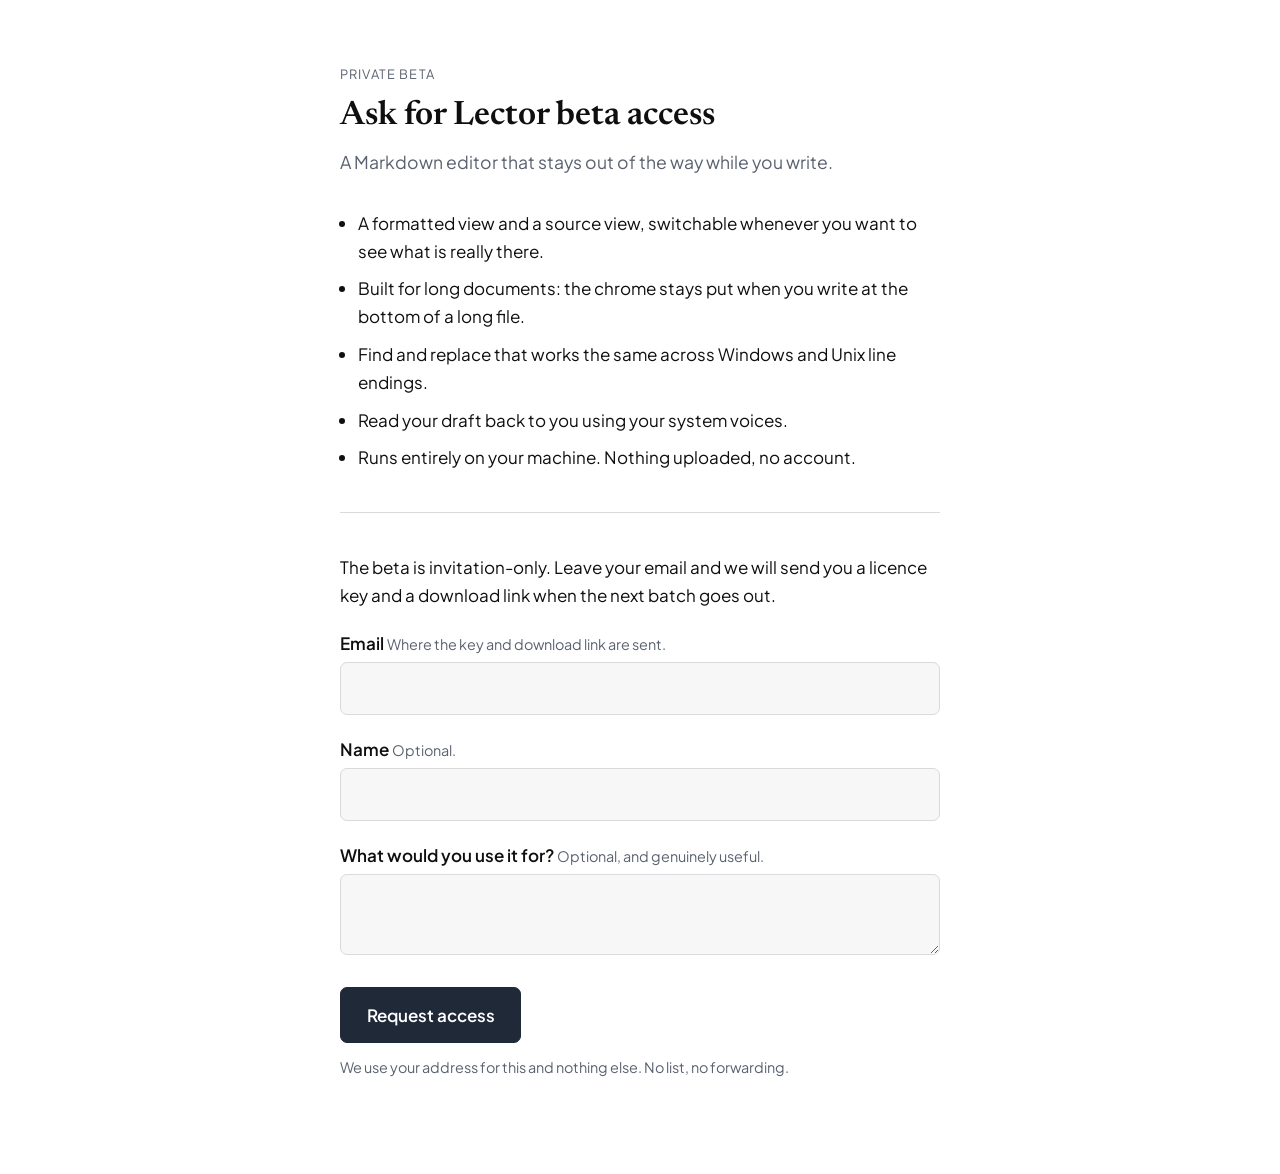
==== beta/index.html @ da0150c7 "Beta pages, the consulting block, and attributions that match the build Beta access, one page per pr" ====
<!doctype html>
<html lang="en">
<head>
<meta charset="utf-8">
<meta name="viewport" content="width=device-width, initial-scale=1">
<!-- Unlisted by design: reachable only to someone given the link. -->
<meta name="robots" content="noindex, nofollow">
<title>Lector beta access</title>
<link rel="preconnect" href="https://fonts.googleapis.com">
<link rel="preconnect" href="https://fonts.gstatic.com" crossorigin>
<link href="https://fonts.googleapis.com/css2?family=Plus+Jakarta+Sans:ital,wght@0,400;0,600;0,700&family=Newsreader:ital,opsz,wght@0,6..72,400;0,6..72,600&display=swap" rel="stylesheet">
<style>
  :root {
    --accent: #1F2937;
    --text: #0F0F0F; --muted: #5A6270; --bg: #FFFFFF;
    --surface: #F7F7F8; --border: #D9D9DE;
    --font: 'Plus Jakarta Sans', -apple-system, BlinkMacSystemFont, sans-serif;
    --display: 'Newsreader', Georgia, serif;
  }
  @media (prefers-color-scheme: dark) {
    :root { --text:#F2F0F6; --muted:#B6BCC6; --bg:#141419; --surface:#1E1E25; --border:#33333D; }
  }
  * { box-sizing: border-box; }
  body { margin:0; background:var(--bg); color:var(--text); font:400 17px/1.65 var(--font); }
  .skip { position:absolute; left:-9999px; }
  .skip:focus { left:1rem; top:1rem; position:fixed; background:var(--bg); color:var(--text);
                padding:.75rem 1rem; border:2px solid var(--accent); border-radius:6px; z-index:10; }
  main { max-width: 640px; margin:0 auto; padding: 4rem 1.25rem 5rem; }
  .eyebrow { font-size:.8rem; letter-spacing:.09em; text-transform:uppercase;
             color:var(--muted); margin:0 0 .75rem; }
  h1 { font-family:var(--display); font-size:2.1rem; line-height:1.15; margin:0 0 .75rem; font-weight:600; }
  .lede { font-size:1.1rem; color:var(--muted); margin:0 0 2rem; }
  ul { padding-left:1.15rem; margin:0 0 2rem; }
  li { margin-bottom:.6rem; }
  hr { border:0; border-top:1px solid var(--border); margin:2.5rem 0; }
  label { display:block; font-weight:600; margin:1.25rem 0 .35rem; }
  .hint { font-weight:400; color:var(--muted); font-size:.9rem; }
  input, textarea, select { width:100%; padding:.7rem .8rem; font:inherit; color:inherit;
    background:var(--surface); border:1px solid var(--border); border-radius:7px; }
  input:focus-visible, textarea:focus-visible, select:focus-visible, button:focus-visible {
    outline:3px solid var(--accent); outline-offset:2px; }
  textarea { min-height:5rem; resize:vertical; }
  button { margin-top:1.6rem; padding:.8rem 1.6rem; font:inherit; font-weight:600;
    border:1px solid var(--accent); border-radius:7px; background:var(--accent); color:#fff; cursor:pointer; }
  .fine { color:var(--muted); font-size:.9rem; margin-top:.8rem; }
  .hp { position:absolute; left:-9999px; width:1px; height:1px; overflow:hidden; }
  .msg { padding:.9rem 1rem; border:1px solid var(--accent); border-radius:7px; margin-bottom:1.5rem; }
  [hidden] { display:none !important; }
</style>
</head>
<body>
<a class="skip" href="#form">Skip to the form</a>
<main>
  <p class="eyebrow">Private beta</p>
  <h1>Ask for Lector beta access</h1>
  <p class="lede">A Markdown editor that stays out of the way while you write.</p>

  <ul>
    <li>A formatted view and a source view, switchable whenever you want to see what is really there.</li>
    <li>Built for long documents: the chrome stays put when you write at the bottom of a long file.</li>
    <li>Find and replace that works the same across Windows and Unix line endings.</li>
    <li>Read your draft back to you using your system voices.</li>
    <li>Runs entirely on your machine. Nothing uploaded, no account.</li>
  </ul>

  <hr>

  <p id="ask">The beta is invitation-only. Leave your email and we will send you a licence key and a download link when the next batch goes out.</p>

  <div class="msg" id="done" role="status" hidden></div>

  <form id="form" novalidate>
    <label for="email">Email
      <span class="hint">Where the key and download link are sent.</span></label>
    <input id="email" name="email" type="email" required autocomplete="email">

    <label for="name">Name <span class="hint">Optional.</span></label>
    <input id="name" name="name" autocomplete="name">

    <label for="use">What would you use it for?
      <span class="hint">Optional, and genuinely useful.</span></label>
    <textarea id="use" name="use" maxlength="400"></textarea>

    <div class="hp" aria-hidden="true">
      <label for="company">Company</label>
      <input id="company" name="company" tabindex="-1" autocomplete="off">
    </div>

    <button type="submit" id="go">Request access</button>
    <p class="fine">We use your address for this and nothing else. No list, no forwarding.</p>
  </form>
</main>
<script>
  var form = document.getElementById('form');
  var done = document.getElementById('done');
  var ask  = document.getElementById('ask');
  var go   = document.getElementById('go');
  form.addEventListener('submit', function (e) {
    e.preventDefault();
    var email = document.getElementById('email');
    if (!email.value || email.value.indexOf('@') < 1) {
      done.hidden = false; done.textContent = 'That email address does not look right.';
      email.focus(); return;
    }
    go.disabled = true; go.textContent = 'Sending...';
    var body = new URLSearchParams();
    body.set('product', 'lector');
    ['email','name','use','company'].forEach(function (k) {
      var el = document.getElementById(k); if (el) body.set(k, el.value);
    });
    fetch('https://simdad-checkout.ap-493.workers.dev/beta', { method:'POST', body: body })
      .then(function (r) {
        if (!r.ok) throw new Error(r.status);
        form.hidden = true; ask.hidden = true;
        done.hidden = false;
        done.textContent = 'Thank you. We will send your key when the next batch goes out.';
        done.focus();
      })
      .catch(function () {
        go.disabled = false; go.textContent = 'Request access';
        done.hidden = false;
        done.textContent = 'That did not go through. Please try again, or email ap@simdadllc.com.';
      });
  });
</script>
</body>
</html>
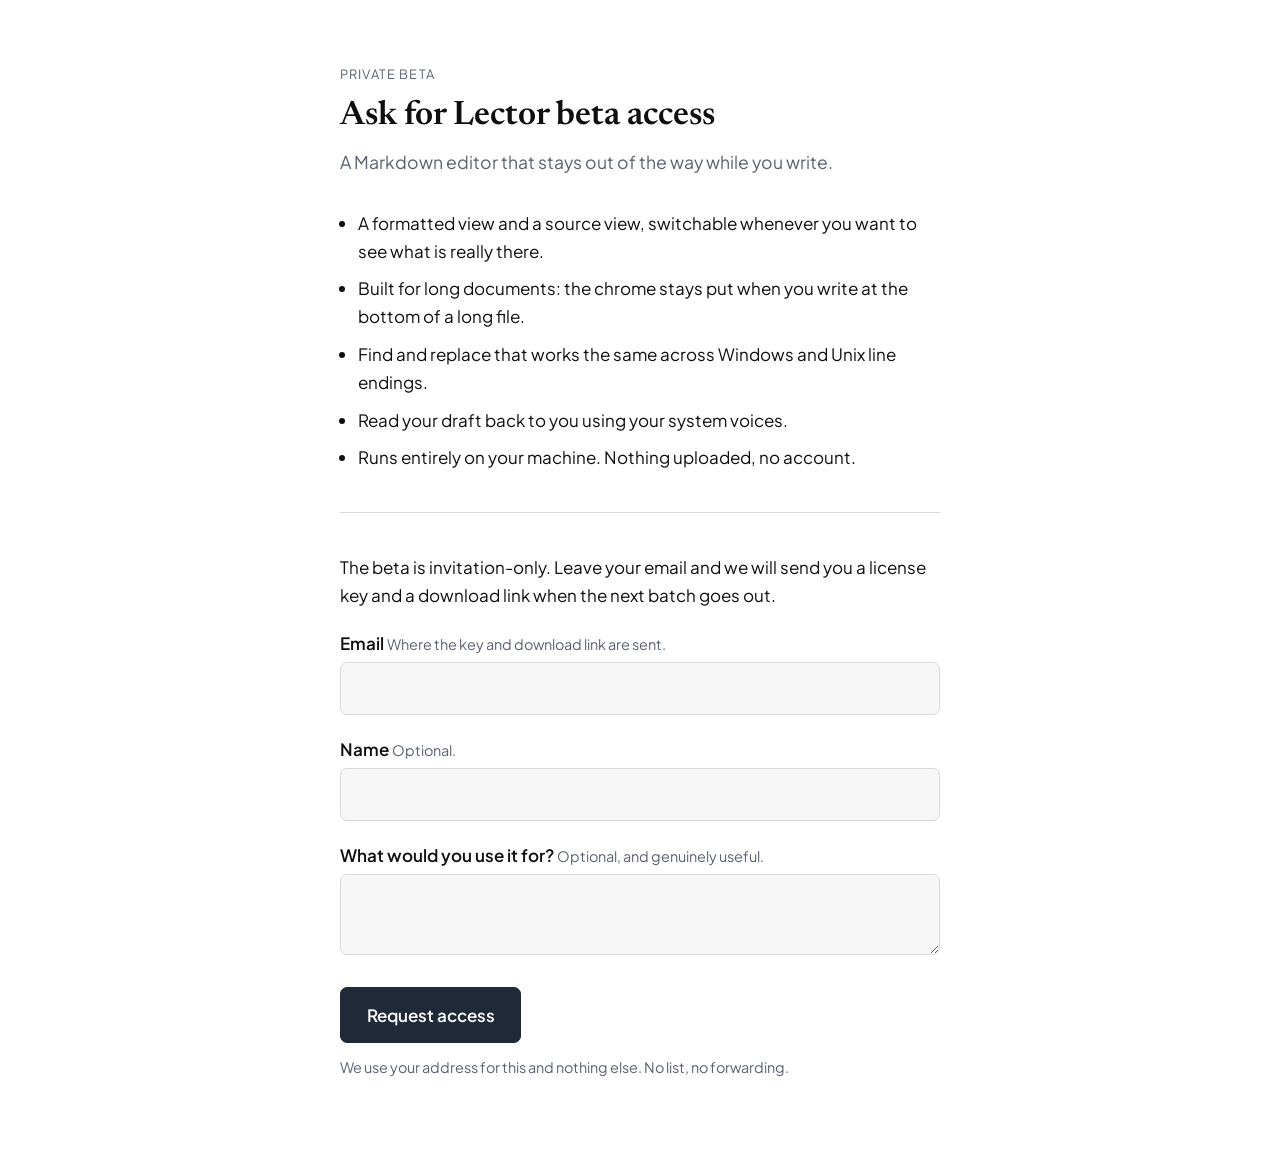
==== commit a67a846c: "Use American spelling: license, not licence The site said "we will send you a licence key" while the" ====
--- a/beta/index.html
+++ b/beta/index.html
@@ -65,7 +65,7 @@
 
   <hr>
 
-  <p id="ask">The beta is invitation-only. Leave your email and we will send you a licence key and a download link when the next batch goes out.</p>
+  <p id="ask">The beta is invitation-only. Leave your email and we will send you a license key and a download link when the next batch goes out.</p>
 
   <div class="msg" id="done" role="status" hidden></div>
 
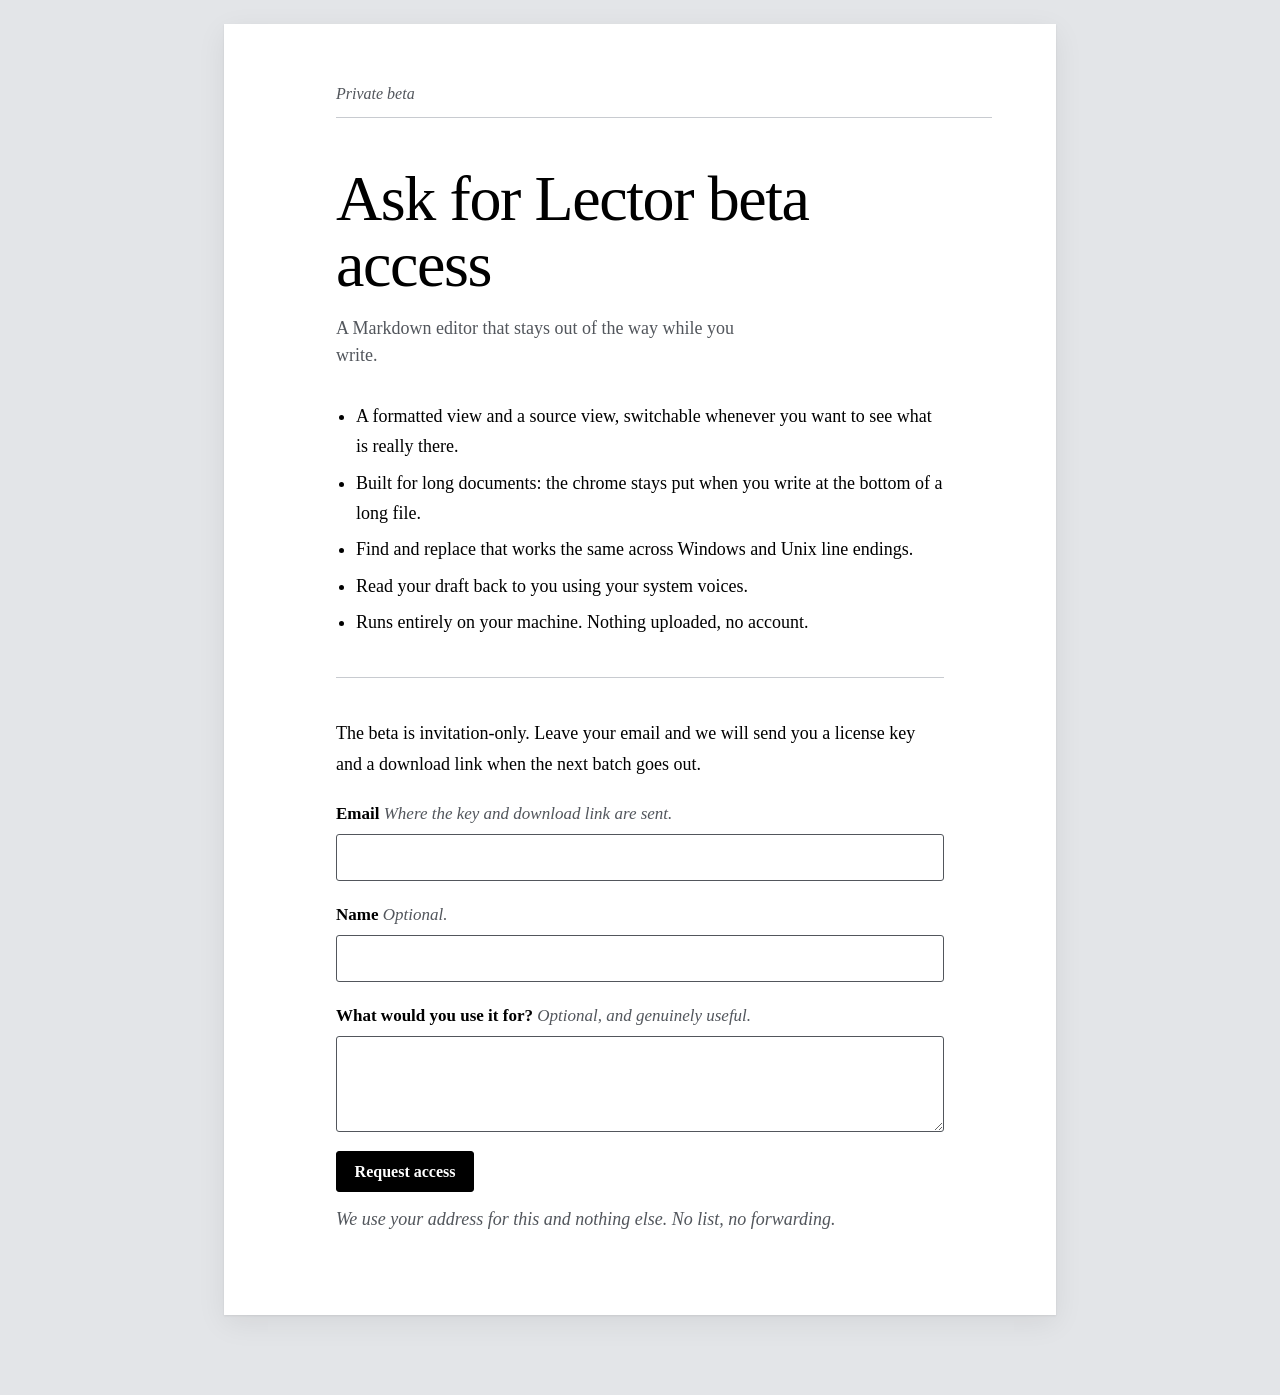
==== commit e024d7f7: "Restyle against the 2026-10-15 design brief Brief: site-copy/DESIGN-BRIEFS-2026-10-15.md, section 4 " ====
--- a/beta/index.html
+++ b/beta/index.html
@@ -3,59 +3,21 @@
 <head>
 <meta charset="utf-8">
 <meta name="viewport" content="width=device-width, initial-scale=1">
-<!-- Unlisted by design: reachable only to someone given the link. -->
+<!-- Linked from the product page. noindex keeps search traffic on the product page, not the form. -->
 <meta name="robots" content="noindex, nofollow">
 <title>Lector beta access</title>
-<link rel="preconnect" href="https://fonts.googleapis.com">
-<link rel="preconnect" href="https://fonts.gstatic.com" crossorigin>
-<link href="https://fonts.googleapis.com/css2?family=Plus+Jakarta+Sans:ital,wght@0,400;0,600;0,700&family=Newsreader:ital,opsz,wght@0,6..72,400;0,6..72,600&display=swap" rel="stylesheet">
-<style>
-  :root {
-    --accent: #1F2937;
-    --text: #0F0F0F; --muted: #5A6270; --bg: #FFFFFF;
-    --surface: #F7F7F8; --border: #D9D9DE;
-    --font: 'Plus Jakarta Sans', -apple-system, BlinkMacSystemFont, sans-serif;
-    --display: 'Newsreader', Georgia, serif;
-  }
-  @media (prefers-color-scheme: dark) {
-    :root { --text:#F2F0F6; --muted:#B6BCC6; --bg:#141419; --surface:#1E1E25; --border:#33333D; }
-  }
-  * { box-sizing: border-box; }
-  body { margin:0; background:var(--bg); color:var(--text); font:400 17px/1.65 var(--font); }
-  .skip { position:absolute; left:-9999px; }
-  .skip:focus { left:1rem; top:1rem; position:fixed; background:var(--bg); color:var(--text);
-                padding:.75rem 1rem; border:2px solid var(--accent); border-radius:6px; z-index:10; }
-  main { max-width: 640px; margin:0 auto; padding: 4rem 1.25rem 5rem; }
-  .eyebrow { font-size:.8rem; letter-spacing:.09em; text-transform:uppercase;
-             color:var(--muted); margin:0 0 .75rem; }
-  h1 { font-family:var(--display); font-size:2.1rem; line-height:1.15; margin:0 0 .75rem; font-weight:600; }
-  .lede { font-size:1.1rem; color:var(--muted); margin:0 0 2rem; }
-  ul { padding-left:1.15rem; margin:0 0 2rem; }
-  li { margin-bottom:.6rem; }
-  hr { border:0; border-top:1px solid var(--border); margin:2.5rem 0; }
-  label { display:block; font-weight:600; margin:1.25rem 0 .35rem; }
-  .hint { font-weight:400; color:var(--muted); font-size:.9rem; }
-  input, textarea, select { width:100%; padding:.7rem .8rem; font:inherit; color:inherit;
-    background:var(--surface); border:1px solid var(--border); border-radius:7px; }
-  input:focus-visible, textarea:focus-visible, select:focus-visible, button:focus-visible {
-    outline:3px solid var(--accent); outline-offset:2px; }
-  textarea { min-height:5rem; resize:vertical; }
-  button { margin-top:1.6rem; padding:.8rem 1.6rem; font:inherit; font-weight:600;
-    border:1px solid var(--accent); border-radius:7px; background:var(--accent); color:#fff; cursor:pointer; }
-  .fine { color:var(--muted); font-size:.9rem; margin-top:.8rem; }
-  .hp { position:absolute; left:-9999px; width:1px; height:1px; overflow:hidden; }
-  .msg { padding:.9rem 1rem; border:1px solid var(--accent); border-radius:7px; margin-bottom:1.5rem; }
-  [hidden] { display:none !important; }
-</style>
+  <link rel="preload" href="/fonts/newsreader-latin-opsz-normal.woff2" as="font" type="font/woff2" crossorigin>
+  <link rel="stylesheet" href="/css/lector.css">
 </head>
 <body>
 <a class="skip" href="#form">Skip to the form</a>
-<main>
-  <p class="eyebrow">Private beta</p>
-  <h1>Ask for Lector beta access</h1>
-  <p class="lede">A Markdown editor that stays out of the way while you write.</p>
+<main class="sheet sheet-narrow">
+  <p class="running-head">Private beta</p>
+  <h1 class="doc-title">Ask for Lector beta access</h1>
+  <div class="doc">
+  <p class="doc-lede">A Markdown editor that stays out of the way while you write.</p>
 
-  <ul>
+  <ul class="points">
     <li>A formatted view and a source view, switchable whenever you want to see what is really there.</li>
     <li>Built for long documents: the chrome stays put when you write at the bottom of a long file.</li>
     <li>Find and replace that works the same across Windows and Unix line endings.</li>
@@ -67,9 +29,9 @@
 
   <p id="ask">The beta is invitation-only. Leave your email and we will send you a license key and a download link when the next batch goes out.</p>
 
-  <div class="msg" id="done" role="status" hidden></div>
+  <div class="msg" id="done" role="status" tabindex="-1" hidden></div>
 
-  <form id="form" novalidate>
+  <form id="form" class="form" novalidate>
     <label for="email">Email
       <span class="hint">Where the key and download link are sent.</span></label>
     <input id="email" name="email" type="email" required autocomplete="email">
@@ -86,9 +48,10 @@
       <input id="company" name="company" tabindex="-1" autocomplete="off">
     </div>
 
-    <button type="submit" id="go">Request access</button>
+    <button type="submit" id="go" class="btn">Request access</button>
     <p class="fine">We use your address for this and nothing else. No list, no forwarding.</p>
   </form>
+  </div>
 </main>
 <script>
   var form = document.getElementById('form');
--- a/css/lector.css
+++ b/css/lector.css
@@ -0,0 +1,257 @@
+/* Lector: the manuscript under revision.
+   A printed draft sheet on a desk, marked in an editor's blue pencil.
+   Brief: site-copy/DESIGN-BRIEFS-2026-10-15.md, section 4. Plan: restyle-2026-10/plans/lector-web.md */
+
+@font-face {
+  font-family: "Newsreader";
+  font-style: normal;
+  font-weight: 200 800;
+  font-display: swap;
+  src: url("/fonts/newsreader-latin-opsz-normal.woff2") format("woff2-variations"),
+       url("/fonts/newsreader-latin-opsz-normal.woff2") format("woff2");
+}
+@font-face {
+  font-family: "Newsreader";
+  font-style: italic;
+  font-weight: 200 800;
+  font-display: swap;
+  src: url("/fonts/newsreader-latin-opsz-italic.woff2") format("woff2-variations"),
+       url("/fonts/newsreader-latin-opsz-italic.woff2") format("woff2");
+}
+
+/* ---- tokens ------------------------------------------------------------ */
+:root {
+  color-scheme: light dark;
+  --desk:     #E3E5E8;
+  --paper:    #FFFFFF;
+  --ink:      #000000;
+  --pencil:   #2348A8;
+  --graphite: #52565C;
+  --rule:     #C8CBD0;
+  --shadow:   0 1px 2px rgba(0, 0, 0, 0.08), 0 8px 28px rgba(0, 0, 0, 0.07);
+  --serif:    "Newsreader", "Iowan Old Style", Georgia, serif;
+  --measure:  64ch;
+}
+@media (prefers-color-scheme: dark) {
+  :root {
+    --desk:     #111214;
+    --paper:    #1B1C1F;
+    --ink:      #F1F1EF;
+    --pencil:   #9FB7F2;
+    --graphite: #B3B7BE;
+    --rule:     #393B41;
+    --shadow:   0 0 0 1px #26282C, 0 10px 30px rgba(0, 0, 0, 0.45);
+  }
+}
+
+/* ---- base -------------------------------------------------------------- */
+*, *::before, *::after { box-sizing: border-box; margin: 0; padding: 0; }
+html { -webkit-text-size-adjust: 100%; }
+body {
+  font-family: var(--serif);
+  font-optical-sizing: auto;
+  font-size: 1.1875rem;
+  line-height: 1.7;
+  color: var(--ink);
+  background: var(--desk);
+  -webkit-font-smoothing: antialiased;
+}
+img, video, svg { display: block; max-width: 100%; }
+a { color: var(--pencil); text-decoration: underline; text-decoration-thickness: 1px; text-underline-offset: 0.18em; }
+a:hover { text-decoration-thickness: 2px; }
+:focus-visible { outline: 2px solid var(--pencil); outline-offset: 3px; border-radius: 2px; }
+strong { font-weight: 650; }
+p + p { margin-top: 1em; }
+ul { list-style: none; }
+
+.skip { position: absolute; left: -9999px; }
+.skip:focus { position: fixed; left: 1rem; top: 1rem; z-index: 20; background: var(--paper); color: var(--ink);
+  padding: 0.6rem 0.9rem; border: 2px solid var(--pencil); }
+
+/* ---- the desk: nav and footer sit on it -------------------------------- */
+.nav { position: sticky; top: 0; z-index: 10; background: transparent; border-bottom: 1px solid transparent;
+  transition: background 0.15s, border-color 0.15s; }
+.nav.scrolled { background: var(--desk); border-color: var(--rule); }
+.nav-inner, .desk-row { max-width: 64rem; margin: 0 auto; padding: 0 1.25rem; min-height: 64px;
+  display: flex; align-items: center; justify-content: space-between; gap: 1rem; }
+.nav-brand { display: flex; align-items: center; text-decoration: none; color: var(--ink); }
+.nav-wordmark { height: 32px; width: auto; }
+.nav-brand-text { font-size: 1.35rem; font-weight: 600; letter-spacing: -0.01em; }
+.nav-back { font-size: 1rem; color: var(--graphite); text-decoration: none; }
+.nav-back:hover { color: var(--ink); text-decoration: underline; }
+
+.btn { display: inline-block; font: 600 1rem/1.2 var(--serif); padding: 0.65rem 1.1rem; border-radius: 3px;
+  border: 1px solid var(--ink); background: var(--ink); color: var(--paper); text-decoration: none; cursor: pointer;
+  transition: background 0.12s, border-color 0.12s; }
+.btn:hover { background: var(--pencil); border-color: var(--pencil); color: var(--paper); }
+.btn:active { transform: translateY(1px); }
+
+/* ---- the sheet ---------------------------------------------------------- */
+.sheet { position: relative; max-width: 64rem; margin: 0.5rem auto 3rem; background: var(--paper);
+  box-shadow: var(--shadow); padding: 2.25rem 1.25rem 3rem; }
+@media (min-width: 720px)  { .sheet { width: calc(100% - 2.5rem); margin: 1rem auto 4rem; padding: 3rem 3rem 4rem 5.5rem; } }
+@media (min-width: 1104px) { .sheet { margin: 1.5rem auto 5rem; padding: 3.5rem 4rem 5rem 7rem; } }
+
+.sheet-narrow { max-width: 52rem; }
+.nav-static { position: static; }
+
+.running-head { display: flex; flex-wrap: wrap; justify-content: space-between; gap: 0.25rem 1.5rem;
+  font-size: 1rem; font-style: italic; color: var(--graphite); padding-bottom: 0.6rem;
+  border-bottom: 1px solid var(--rule); margin-bottom: 3rem; }
+.running-head .rh-right { display: flex; gap: 1.5rem; }
+
+.title h1, .doc-title {
+  font-weight: 500; font-size: clamp(3.1rem, 10vw, 6rem); line-height: 0.98; letter-spacing: -0.022em;
+  font-variation-settings: "opsz" 72; max-width: 12ch; }
+.doc-title { font-size: clamp(2.4rem, 7vw, 4rem); line-height: 1.04; max-width: 18ch; }
+.title-lines { margin: 1.75rem 0 3.25rem; font-size: 1.125rem; font-style: italic; color: var(--graphite); line-height: 1.5; }
+
+.text { max-width: var(--measure); }
+.lede { position: relative; font-size: 1.375rem; line-height: 1.6; }
+.lede .mark { position: absolute; left: -2rem; top: 0.3em; bottom: 0.3em; width: 14px; height: calc(100% - 0.6em);
+  overflow: visible; color: var(--pencil); }
+.lede .mark path { stroke-dasharray: 1; stroke-dashoffset: 0; }
+@media (prefers-reduced-motion: no-preference) {
+  .lede .mark path { animation: pencil 0.9s cubic-bezier(0.3, 0.6, 0.3, 1) 0.35s backwards; }
+}
+@keyframes pencil { from { stroke-dashoffset: 1; } to { stroke-dashoffset: 0; } }
+@media (max-width: 719px) { .lede { padding-left: 1.1rem; } .lede .mark { left: -0.15rem; } }
+.lede + p { margin-top: 1.4em; }
+
+/* parts with a margin for pencil notes */
+.part { margin-top: 4.5rem; display: grid; grid-template-columns: minmax(0, var(--measure)); column-gap: 3rem; }
+@media (min-width: 1104px) { .part { grid-template-columns: minmax(0, var(--measure)) minmax(0, 1fr); } }
+.part-head { position: relative; grid-column: 1; font-weight: 500; font-size: clamp(1.7rem, 4vw, 2.25rem);
+  line-height: 1.15; letter-spacing: -0.01em; margin-bottom: 1.25rem; font-variation-settings: "opsz" 48; }
+.numeral { display: block; font-size: 1rem; font-style: italic; font-weight: 400; color: var(--graphite);
+  letter-spacing: 0; margin-bottom: 0.35rem; }
+@media (min-width: 720px) {
+  .numeral { position: absolute; left: -3.25rem; top: 0.5em; width: 2.25rem; text-align: right; margin: 0; }
+}
+.part .text { grid-column: 1; }
+.note { grid-column: 1; margin: 2rem 0 0; padding-left: 1rem; border-left: 2px solid var(--pencil);
+  font-style: italic; font-size: 1.25rem; line-height: 1.45; color: var(--pencil); max-width: 34ch; }
+@media (min-width: 1104px) {
+  .note { grid-column: 2; grid-row: 2; align-self: start; margin-top: 0.4rem; font-size: 1.125rem; }
+}
+
+/* end matter */
+.signoff { display: flex; align-items: center; gap: 1rem; margin-top: 4rem; font-style: italic; color: var(--graphite);
+  font-size: 1rem; line-height: 1.45; }
+.signature-avatar { width: 56px; height: 56px; border-radius: 50%; filter: grayscale(1); }
+
+.colophon { margin-top: 4.5rem; padding-top: 2rem; border-top: 1px solid var(--rule); max-width: var(--measure); }
+.colophon-row { display: flex; align-items: baseline; justify-content: space-between; gap: 1rem; flex-wrap: wrap; }
+.colophon-label { font-size: 1.5rem; font-weight: 500; }
+.colophon-price { font-size: clamp(3rem, 8vw, 4.5rem); font-weight: 500; line-height: 1; font-variant-numeric: tabular-nums lining-nums;
+  font-variation-settings: "opsz" 72; }
+.colophon-price sup { font-size: 0.45em; vertical-align: 0.9em; margin-right: 0.05em; }
+.terms { display: grid; gap: 0.15rem 2rem; margin-top: 1.25rem; font-size: 1.0625rem; color: var(--graphite); line-height: 1.5; }
+@media (min-width: 720px) { .terms-pair { display: grid; grid-template-columns: 1fr 1.4fr; gap: 2rem; } }
+
+.end-waitlist { margin-top: 4.5rem; max-width: 34rem; }
+.end-waitlist h2, .back-matter h2, .practice h2 { font-weight: 500; font-size: clamp(1.7rem, 4vw, 2.25rem);
+  line-height: 1.15; letter-spacing: -0.01em; margin-bottom: 0.75rem; }
+.wl-intro { color: var(--graphite); font-size: 1.0625rem; margin-bottom: 1.75rem; }
+
+/* forms (index waitlist and beta page) */
+.wl-field { margin-bottom: 1.25rem; }
+.wl-field > label, .form label { display: block; font-weight: 600; font-size: 1.0625rem; margin-bottom: 0.35rem; }
+.wl-field label span, .hint { font-weight: 400; font-style: italic; color: var(--graphite); }
+input[type="email"], input:not([type]), input[type="text"], textarea {
+  width: 100%; font: 400 1.0625rem/1.4 var(--serif); color: var(--ink); background: var(--paper);
+  padding: 0.65rem 0.75rem; border: 1px solid var(--graphite); border-radius: 3px; }
+input::placeholder { color: var(--graphite); opacity: 1; }
+input:focus-visible, textarea:focus-visible { outline: 2px solid var(--pencil); outline-offset: 1px; border-color: var(--pencil); }
+textarea { min-height: 6rem; resize: vertical; }
+.radio-row label { display: inline-flex; align-items: center; gap: 0.5rem; font-weight: 400; }
+.radio-row input { accent-color: var(--pencil); width: 1.05rem; height: 1.05rem; }
+.wl-submit, .form button { margin-top: 0.5rem; }
+.wl-submit:disabled, .form button:disabled { opacity: 0.6; cursor: progress; }
+.wl-fine, .fine { margin-top: 0.75rem; font-size: 1rem; font-style: italic; color: var(--graphite); }
+.wl-success { display: none; padding: 1rem 1.1rem; border-left: 2px solid var(--pencil); }
+.wl-success.visible { display: block; }
+.wl-success h3 { font-size: 1.25rem; font-weight: 600; }
+.wl-success p { color: var(--graphite); }
+.wl-error { display: none; margin-top: 0.75rem; color: var(--pencil); font-weight: 600; }
+.wl-error.visible { display: block; }
+
+/* back matter: acknowledgments and the practice */
+.back-matter { margin-top: 5rem; padding-top: 2rem; border-top: 1px solid var(--rule); }
+.oss-sub { color: var(--graphite); font-size: 1.0625rem; max-width: var(--measure); margin-bottom: 1.25rem; }
+.oss-list { display: grid; grid-template-columns: 1fr; column-gap: 3rem; max-width: 52rem; }
+@media (min-width: 900px) { .oss-list { grid-template-columns: 1fr 1fr; } }
+.oss-item { display: flex; justify-content: space-between; gap: 1rem; padding: 0.45rem 0; border-bottom: 1px solid var(--rule);
+  text-decoration: none; color: var(--graphite); font-size: 1rem; }
+.oss-item:hover .oss-item-name { text-decoration: underline; }
+.oss-item-name { color: var(--pencil); font-weight: 500; }
+.oss-item span:last-child { font-variant-numeric: tabular-nums; text-align: right; }
+
+.practice { margin-top: 4.5rem; max-width: var(--measure); }
+.practice-label { font-style: italic; color: var(--graphite); font-size: 1rem; margin-bottom: 0.5rem; }
+.practice-cta { color: var(--graphite); }
+
+/* footer on the desk */
+.footer { padding: 0 0 2.5rem; color: var(--graphite); font-size: 1rem; }
+.footer .desk-row { align-items: flex-start; flex-wrap: wrap; min-height: 0; }
+.footer-brand { color: var(--ink); font-weight: 600; font-size: 1.25rem; }
+.footer-sub { font-style: italic; }
+.footer-links { display: flex; flex-wrap: wrap; gap: 0.35rem 1.4rem; }
+.footer-links a { color: var(--graphite); text-decoration: none; }
+.footer-links a:hover { color: var(--ink); text-decoration: underline; }
+.footer-copy { max-width: 64rem; margin: 1.25rem auto 0; padding: 0 1.25rem; font-size: 0.95rem; }
+
+/* ---- document pages: legal, beta, release log --------------------------- */
+.doc-meta { margin: 1.25rem 0 2.75rem; font-style: italic; color: var(--graphite); font-size: 1.0625rem; line-height: 1.5; }
+.doc { max-width: var(--measure); }
+.doc h2 { font-size: 1.375rem; font-weight: 600; line-height: 1.3; margin: 2.5rem 0 0.6rem; }
+.doc p, .doc li { font-size: 1.0625rem; }
+.doc ul { list-style: disc; padding-left: 1.25rem; margin: 0.6rem 0 1rem; }
+.doc ul li + li { margin-top: 0.35rem; }
+.doc .caps { font-size: 0.95rem; line-height: 1.6; }
+.doc table { width: 100%; border-collapse: collapse; margin: 1rem 0 1.5rem; font-size: 1rem; font-variant-numeric: tabular-nums; }
+.doc th { text-align: left; font-weight: 600; padding: 0.45rem 0.6rem 0.45rem 0; border-bottom: 1px solid var(--ink); }
+.doc td { padding: 0.45rem 0.6rem 0.45rem 0; border-bottom: 1px solid var(--rule); }
+
+.doc-lede { font-size: 1.3125rem; color: var(--graphite); margin-bottom: 2rem; max-width: 40ch; line-height: 1.5; }
+.doc .points { list-style: disc; padding-left: 1.25rem; }
+.doc hr { border: 0; border-top: 1px solid var(--rule); margin: 2.5rem 0; }
+.form label { margin-top: 1.25rem; }
+.hp { position: absolute; left: -9999px; width: 1px; height: 1px; overflow: hidden; }
+.msg { padding: 0.9rem 1rem; border-left: 2px solid var(--pencil); margin-bottom: 1.5rem; }
+[hidden] { display: none !important; }
+
+/* release log */
+.rel { margin-top: 1rem; padding-top: 1.5rem; border-top: 1px solid var(--rule); }
+.ver { display: flex; align-items: baseline; gap: 0.9rem; flex-wrap: wrap; }
+.ver .num { font-size: 2.25rem; font-weight: 500; line-height: 1; font-variant-numeric: tabular-nums lining-nums; }
+.ver .name { font-style: italic; color: var(--graphite); font-size: 1.125rem; }
+.summary { font-size: 1.25rem; margin-top: 0.75rem; }
+ul.hi { list-style: disc; padding-left: 1.25rem; margin-top: 0.9rem; }
+ul.hi li { color: var(--ink); }
+ul.hi li + li { margin-top: 0.3rem; }
+.note-line { color: var(--graphite); font-style: italic; margin-top: 0.5rem; }
+
+/* ---- narrow screens ----------------------------------------------------- */
+.btn { white-space: nowrap; }
+.terms li { padding-left: 0.9rem; text-indent: -0.9rem; }
+.terms li + li { margin-top: 0.2rem; }
+.footer-links { row-gap: 0.6rem; }
+@media (max-width: 479px) {
+  .nav-wordmark { height: 24px; width: auto; }
+  .nav .btn { font-size: 0.95rem; padding: 0.55rem 0.8rem; }
+}
+
+/* the wordmark is set in ink, like the rest of the sheet's type (recolored by CSS; files untouched) */
+.nav-wordmark { filter: brightness(0); }
+@media (prefers-color-scheme: dark) { .nav-wordmark { filter: brightness(0) invert(0.94); } }
+.doc-title { margin-bottom: 1rem; }
+.doc-head { margin-bottom: 1.75rem; }
+.doc-head .doc-lede { margin-bottom: 0.5rem; }
+.terms { align-content: start; }
+.oss-item-name { white-space: nowrap; }
+/* document pages: the desk row lines up with the narrower sheet */
+.nav-static .nav-inner, .nav-static ~ .footer .desk-row, .nav-static ~ .footer .footer-copy { max-width: 52rem; }
+.doc p, .doc li { font-size: 1.125rem; }
+.doc h3 { font-size: 1.1875rem; font-weight: 600; font-style: italic; line-height: 1.3; margin: 1.75rem 0 0.5rem; }
+.doc-lede { max-width: 48ch; }
